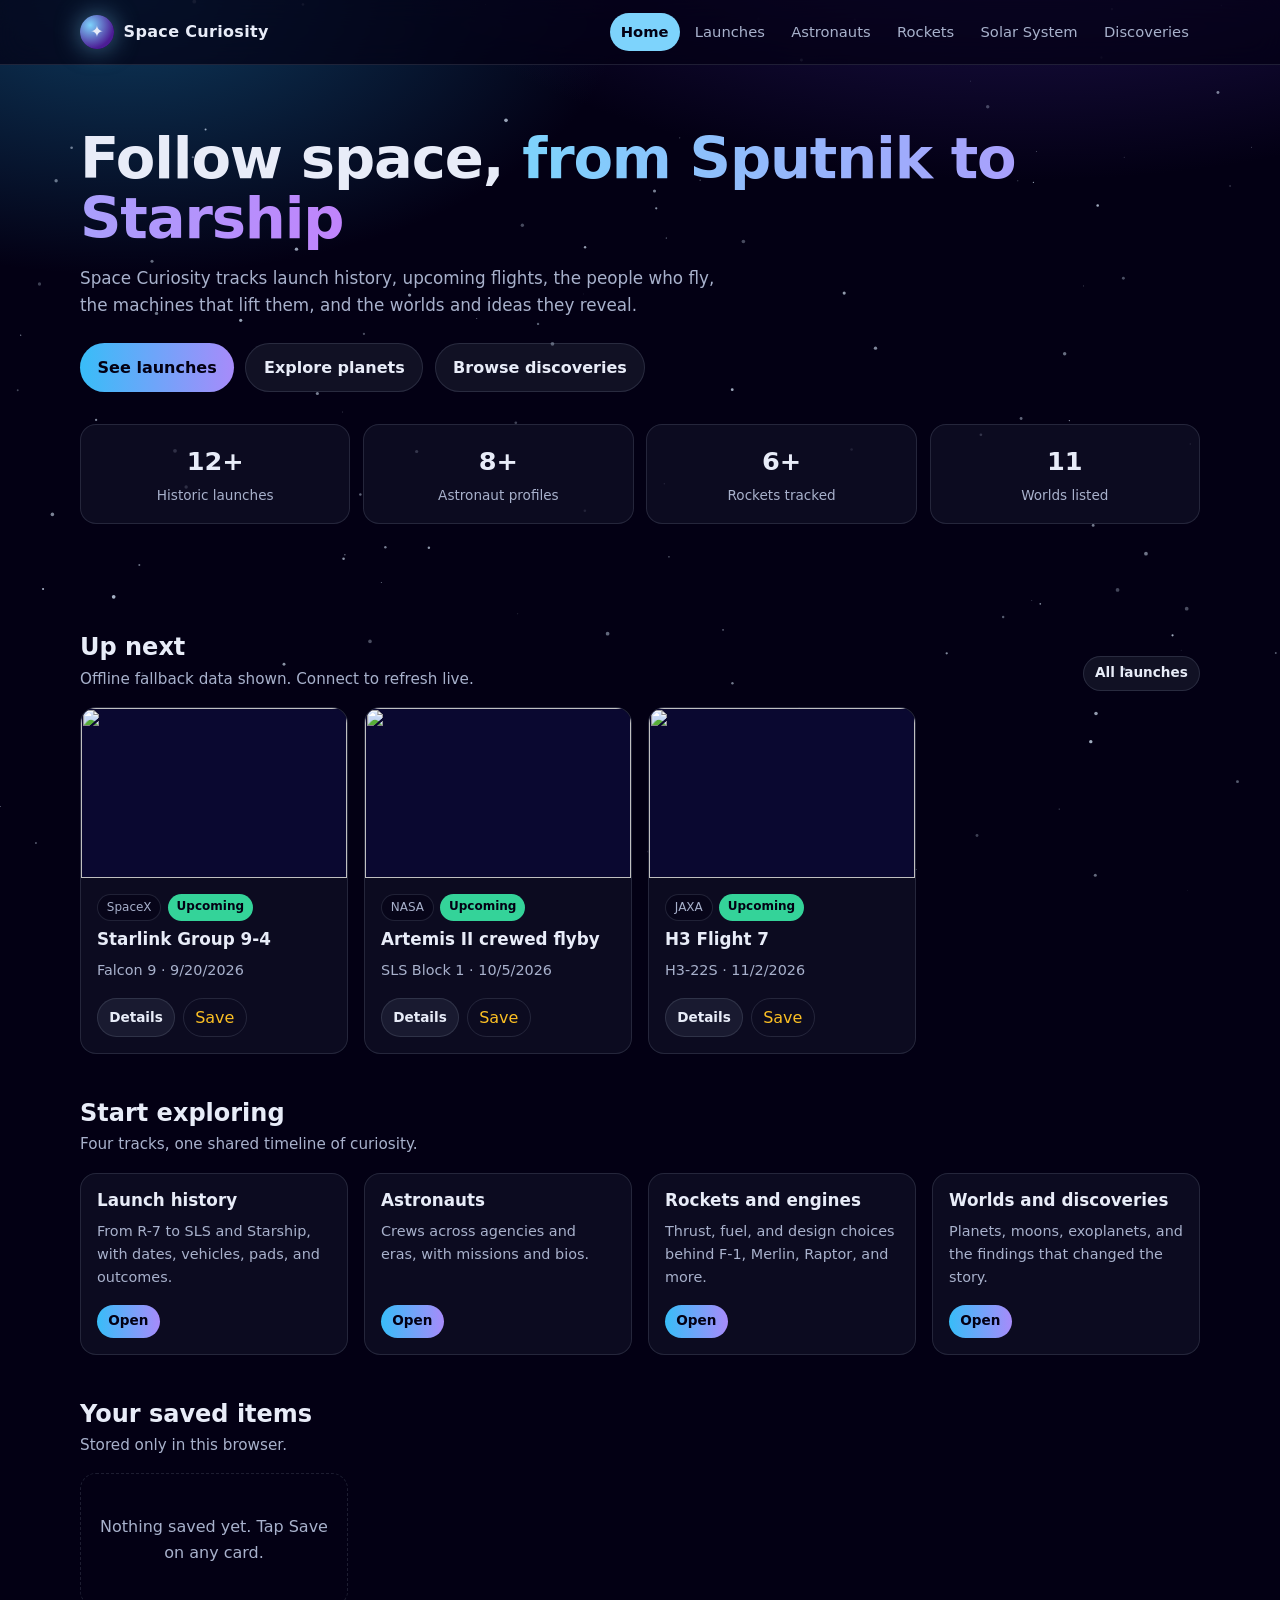
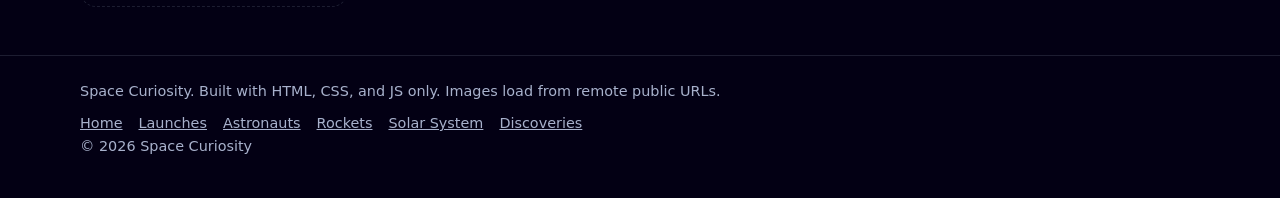
==== index.html @ c1f14ccf "Build Space Curiosity static portal Initial project scaffold for Space Curiosity, a static multi-pag" ====
<!doctype html>
<html lang="en">
<head>
  <meta charset="utf-8">
  <meta name="viewport" content="width=device-width, initial-scale=1">
  <title>Space Curiosity — Explore Space History and Future</title>
  <meta name="description" content="Space Curiosity covers launch history, upcoming launches, astronauts, rockets, solar system, and discoveries.">
  <link rel="stylesheet" href="css/reset.css">
  <link rel="stylesheet" href="css/tokens.css">
  <link rel="stylesheet" href="css/styles.css">
  <link rel="icon" href="assets/icons.svg" type="image/svg+xml">
</head>
<body>
  <canvas id="stars" aria-hidden="true"></canvas>
  <a class="skip" href="#main">Skip to content</a>
  <header class="site-header">
    <div class="wrap nav">
      <a class="brand" href="index.html"><span class="brand-mark" aria-hidden="true">✦</span> Space Curiosity</a>
      <button class="menu-btn" aria-expanded="false" aria-controls="navlinks">Menu</button>
      <nav class="nav-links" id="navlinks" aria-label="Primary">
        <a href="index.html">Home</a>
        <a href="launches.html">Launches</a>
        <a href="astronauts.html">Astronauts</a>
        <a href="rockets.html">Rockets</a>
        <a href="solar-system.html">Solar System</a>
        <a href="discoveries.html">Discoveries</a>
      </nav>
    </div>
  </header>

  <main id="main" class="wrap">
    <section class="hero">
      <h1>Follow space, <span>from Sputnik to Starship</span></h1>
      <p class="lead">Space Curiosity tracks launch history, upcoming flights, the people who fly, the machines that lift them, and the worlds and ideas they reveal.</p>
      <div class="hero-actions">
        <a class="btn btn-primary" href="launches.html">See launches</a>
        <a class="btn" href="solar-system.html">Explore planets</a>
        <a class="btn" href="discoveries.html">Browse discoveries</a>
      </div>
      <div class="stats" id="home-stats" aria-label="Site stats"></div>
    </section>

    <section aria-labelledby="next-h">
      <div class="section-head">
        <div><h2 id="next-h">Up next</h2><p id="next-source">Loading live launch data.</p></div>
        <a class="btn btn-small" href="launches.html">All launches</a>
      </div>
      <div class="grid" id="home-next"></div>
    </section>

    <section aria-labelledby="feat-h">
      <div class="section-head">
        <div><h2 id="feat-h">Start exploring</h2><p>Four tracks, one shared timeline of curiosity.</p></div>
      </div>
      <div class="grid">
        <article class="card reveal"><div class="card-body"><h3>Launch history</h3><p class="desc">From R-7 to SLS and Starship, with dates, vehicles, pads, and outcomes.</p><div class="card-actions"><a class="btn btn-small btn-primary" href="launches.html">Open</a></div></div></article>
        <article class="card reveal"><div class="card-body"><h3>Astronauts</h3><p class="desc">Crews across agencies and eras, with missions and bios.</p><div class="card-actions"><a class="btn btn-small btn-primary" href="astronauts.html">Open</a></div></div></article>
        <article class="card reveal"><div class="card-body"><h3>Rockets and engines</h3><p class="desc">Thrust, fuel, and design choices behind F-1, Merlin, Raptor, and more.</p><div class="card-actions"><a class="btn btn-small btn-primary" href="rockets.html">Open</a></div></div></article>
        <article class="card reveal"><div class="card-body"><h3>Worlds and discoveries</h3><p class="desc">Planets, moons, exoplanets, and the findings that changed the story.</p><div class="card-actions"><a class="btn btn-small btn-primary" href="solar-system.html">Open</a></div></div></article>
      </div>
    </section>

    <section aria-labelledby="fav-h">
      <div class="section-head">
        <div><h2 id="fav-h">Your saved items</h2><p>Stored only in this browser.</p></div>
      </div>
      <div id="home-favs" class="grid"></div>
    </section>
  </main>

  <footer class="site-footer">
    <div class="wrap">
      <div>Space Curiosity. Built with HTML, CSS, and JS only. Images load from remote public URLs.</div>
      <nav aria-label="Footer"><a href="index.html">Home</a><a href="launches.html">Launches</a><a href="astronauts.html">Astronauts</a><a href="rockets.html">Rockets</a><a href="solar-system.html">Solar System</a><a href="discoveries.html">Discoveries</a></nav>
      <div>© <span id="year"></span> Space Curiosity</div>
    </div>
  </footer>

  <script type="module">
    import { initChrome } from "./js/main.js";
    import { initStarfield } from "./js/starfield.js";
    import { getUpcomingLaunches } from "./js/api.js";
    import { loadJSON, observeReveals, bindFavorites, favButton, esc } from "./js/ui.js";
    import { getFavorites } from "./js/store.js";

    initChrome();
    initStarfield();

    const [history, astronauts, rockets, planets] = await Promise.all([
      loadJSON("data/launches-history.json"),
      loadJSON("data/astronauts.json"),
      loadJSON("data/rockets.json"),
      loadJSON("data/planets.json")
    ]);

    document.getElementById("home-stats").innerHTML = `
      <div class="stat"><b>${history.launches.length}+</b><span>Historic launches</span></div>
      <div class="stat"><b>${astronauts.astronauts.length}+</b><span>Astronaut profiles</span></div>
      <div class="stat"><b>${rockets.rockets.length}+</b><span>Rockets tracked</span></div>
      <div class="stat"><b>${planets.bodies.length}</b><span>Worlds listed</span></div>`;

    const { launches, source } = await getUpcomingLaunches();
    document.getElementById("next-source").textContent =
      source === "live" ? "Live data, updated just now." : "Offline fallback data shown. Connect to refresh live.";
    document.getElementById("home-next").innerHTML = launches.slice(0, 3).map((l) => `
      <article class="card reveal visible">
        ${l.image ? `<img src="${esc(l.image)}" alt="" loading="lazy">` : ""}
        <div class="card-body">
          <div class="meta"><span class="tag">${esc(l.provider ?? "")}</span><span class="tag-live tag">Upcoming</span></div>
          <h3>${esc(l.name)}</h3>
          <p class="desc">${esc(l.vehicle ?? "")} · ${l.date ? new Date(l.date).toLocaleDateString() : "Date TBD"}</p>
          <div class="card-actions"><a class="btn btn-small" href="launches.html">Details</a>${favButton(l.id)}</div>
        </div>
      </article>`).join("") || `<div class="empty">No upcoming launches found.</div>`;

    const favs = getFavorites();
    const all = [
      ...history.launches.map((x) => ({ id: x.id, name: x.name, kind: "Launch" })),
      ...astronauts.astronauts.map((x) => ({ id: x.id, name: x.name, kind: "Astronaut" })),
      ...rockets.rockets.map((x) => ({ id: x.id, name: x.name, kind: "Rocket" })),
      ...planets.bodies.map((x) => ({ id: x.id, name: x.name, kind: "World" }))
    ].filter((x) => favs.has(x.id));
    document.getElementById("home-favs").innerHTML = all.length
      ? all.map((x) => `<article class="card"><div class="card-body"><div class="meta"><span class="tag">${esc(x.kind)}</span></div><h3>${esc(x.name)}</h3><div class="card-actions">${favButton(x.id)}</div></div></article>`).join("")
      : `<div class="empty">Nothing saved yet. Tap Save on any card.</div>`;

    bindFavorites(document);
    observeReveals(document);
  </script>
</body>
</html>
---- css/tokens.css ----
:root {
  --bg: #030014;
  --bg-soft: #0b0621;
  --surface: rgb(17 16 38 / 0.72);
  --surface-solid: #12102b;
  --border: rgb(148 163 184 / 0.18);
  --text: #e8ecf8;
  --muted: #a8b1cc;
  --accent: #7dd3fc;
  --accent-2: #c084fc;
  --gold: #fbbf24;
  --good: #34d399;
  --warn: #fbbf24;
  --radius: 16px;
  --font: "Segoe UI", system-ui, -apple-system, Roboto, "Helvetica Neue", Arial, sans-serif;
  --max: 1120px;
  --shadow: 0 20px 60px rgb(0 0 0 / 0.45);
}
---- css/styles.css ----
body {
  font-family: var(--font);
  background: radial-gradient(1200px 600px at 80% -10%, #2b1b69 0%, transparent 60%),
    radial-gradient(900px 500px at 10% 0%, #0e3a5d 0%, transparent 55%),
    var(--bg);
  color: var(--text);
}

#stars {
  position: fixed;
  inset: 0;
  width: 100%;
  height: 100%;
  z-index: -1;
  opacity: 0.9;
}

.skip { position: absolute; left: -999px; top: 0; background: var(--accent); color: #030014; padding: .6rem 1rem; z-index: 99; border-radius: 0 0 12px 0; }
.skip:focus { left: 0; }

.wrap { width: min(var(--max), calc(100% - 2.5rem)); margin-inline: auto; }

.site-header {
  position: sticky; top: 0; z-index: 20;
  backdrop-filter: blur(14px);
  background: rgb(3 0 20 / 0.72);
  border-bottom: 1px solid var(--border);
}
.nav { display: flex; align-items: center; gap: 1rem; padding: .8rem 0; }
.brand { display: flex; align-items: center; gap: .6rem; font-weight: 800; letter-spacing: .02em; text-decoration: none; }
.brand-mark { width: 34px; height: 34px; display: grid; place-items: center; border-radius: 50%;
  background: radial-gradient(circle at 30% 30%, #7dd3fc, #4c1d95 70%); box-shadow: 0 0 24px rgb(125 211 252 / .5); }
.nav-links { display: flex; flex-wrap: wrap; gap: .25rem; margin-left: auto; }
.nav-links a { text-decoration: none; color: var(--muted); padding: .45rem .7rem; border-radius: 999px; font-size: .92rem; }
.nav-links a:hover { color: var(--text); background: rgb(148 163 184 / .12); }
.nav-links a[aria-current="page"] { color: #030014; background: var(--accent); font-weight: 700; }
.menu-btn { display: none; margin-left: auto; background: transparent; border: 1px solid var(--border); color: var(--text); border-radius: 10px; padding: .4rem .7rem; }

.hero { padding: 4rem 0 2rem; text-align: left; }
.hero h1 { font-size: clamp(2.2rem, 5vw, 3.6rem); line-height: 1.05; letter-spacing: -0.02em; }
.hero h1 span { background: linear-gradient(90deg, var(--accent), var(--accent-2)); -webkit-background-clip: text; background-clip: text; color: transparent; }
.lead { color: var(--muted); max-width: 62ch; margin-top: 1rem; font-size: 1.05rem; }
.hero-actions { display: flex; flex-wrap: wrap; gap: .7rem; margin-top: 1.5rem; }

.btn { display: inline-flex; align-items: center; gap: .5rem; border-radius: 999px; padding: .65rem 1.1rem;
  border: 1px solid var(--border); background: rgb(148 163 184 / .1); color: var(--text); text-decoration: none; font-weight: 600; }
.btn:hover { border-color: var(--accent); }
.btn-primary { background: linear-gradient(90deg, #38bdf8, #a78bfa); color: #030014; border: 0; }
.btn-small { padding: .35rem .7rem; font-size: .85rem; }

.stats { display: grid; grid-template-columns: repeat(4, 1fr); gap: .8rem; margin: 2rem 0; }
.stat { background: var(--surface); border: 1px solid var(--border); border-radius: var(--radius); padding: 1rem; text-align: center; }
.stat b { display: block; font-size: 1.6rem; }
.stat span { color: var(--muted); font-size: .85rem; }

.section-head { display: flex; align-items: end; justify-content: space-between; gap: 1rem; margin: 2.5rem 0 1rem; }
.section-head h2 { font-size: 1.5rem; }
.section-head p { color: var(--muted); font-size: .95rem; }

.grid { display: grid; grid-template-columns: repeat(auto-fill, minmax(260px, 1fr)); gap: 1rem; }
.card { background: var(--surface); border: 1px solid var(--border); border-radius: var(--radius); overflow: hidden;
  backdrop-filter: blur(10px); transition: transform .2s ease, border-color .2s ease; display: flex; flex-direction: column; }
.card:hover { transform: translateY(-3px); border-color: rgb(125 211 252 / .5); }
.card img { width: 100%; height: 170px; object-fit: cover; background: #0a0830; }
.card-body { padding: 1rem; display: flex; flex-direction: column; gap: .5rem; flex: 1; }
.card-body h3 { font-size: 1.05rem; line-height: 1.3; }
.meta { display: flex; flex-wrap: wrap; gap: .4rem; }
.tag { font-size: .75rem; padding: .2rem .55rem; border-radius: 999px; border: 1px solid var(--border); color: var(--muted); background: rgb(3 0 20 / .5); }
.tag-live { color: #030014; background: var(--good); border: 0; font-weight: 700; }
.card p.desc { color: var(--muted); font-size: .9rem; flex: 1; }
.card-actions { display: flex; gap: .5rem; margin-top: .5rem; }
.fav-btn { border: 1px solid var(--border); background: transparent; color: var(--gold); border-radius: 999px; padding: .35rem .7rem; }
.fav-btn[aria-pressed="true"] { background: rgb(251 191 36 / .18); border-color: var(--gold); }

.toolbar { display: flex; flex-wrap: wrap; gap: .6rem; margin: 1rem 0 1.2rem; background: var(--surface);
  border: 1px solid var(--border); padding: .8rem; border-radius: var(--radius); }
.toolbar input[type="search"], .toolbar select {
  background: #0a0830; border: 1px solid var(--border); color: var(--text);
  border-radius: 10px; padding: .55rem .7rem; min-width: 160px;
}
.toolbar input[type="search"] { flex: 1; min-width: 200px; }
.result-count { color: var(--muted); font-size: .9rem; margin: .2rem 0 1rem; }

.timeline { position: relative; display: grid; gap: 1rem; margin: 1rem 0 2rem; }
.timeline::before { content: ""; position: absolute; left: 11px; top: 6px; bottom: 6px; width: 2px;
  background: linear-gradient(var(--accent), var(--accent-2)); opacity: .5; }
.t-item { position: relative; margin-left: 2.2rem; background: var(--surface); border: 1px solid var(--border);
  border-radius: var(--radius); padding: 1rem; }
.t-item::before { content: ""; position: absolute; left: -2.2rem; top: 1.1rem; margin-left: 5px;
  width: 14px; height: 14px; border-radius: 50%; background: var(--accent); box-shadow: 0 0 12px var(--accent); }
.t-item time { color: var(--accent); font-weight: 700; font-size: .85rem; }
.t-item h3 { margin: .2rem 0 .4rem; }
.t-item p { color: var(--muted); font-size: .92rem; }

.reveal { opacity: 0; transform: translateY(14px); transition: opacity .5s ease, transform .5s ease; }
.reveal.visible { opacity: 1; transform: none; }

dialog { border: 1px solid var(--border); background: var(--surface-solid); color: var(--text);
  border-radius: 18px; padding: 0; width: min(640px, calc(100vw - 2rem)); box-shadow: var(--shadow); }
dialog::backdrop { background: rgb(0 0 0 / .65); backdrop-filter: blur(4px); }
.dialog-body { padding: 1.4rem; }
.dialog-body img { width: 100%; height: 260px; object-fit: cover; border-radius: 12px; margin-bottom: 1rem; }
.dialog-body h3 { font-size: 1.4rem; margin-bottom: .4rem; }
.dialog-body .meta { margin-bottom: .8rem; }
.dialog-body p { color: var(--muted); }
.dialog-close { position: sticky; top: 0; margin-left: auto; display: block; }

.notice { border: 1px solid var(--border); background: rgb(52 211 153 / .1); border-radius: 12px; padding: .7rem 1rem; margin: 1rem 0; font-size: .9rem; }
.notice.warn { background: rgb(251 191 36 / .12); }

.empty { text-align: center; color: var(--muted); padding: 2.5rem 1rem; border: 1px dashed var(--border); border-radius: var(--radius); }

.site-footer { margin-top: 3rem; border-top: 1px solid var(--border); padding: 1.5rem 0 2.5rem; color: var(--muted); font-size: .9rem; }
.site-footer nav { display: flex; flex-wrap: wrap; gap: 1rem; margin-top: .6rem; }
.site-footer a { color: var(--muted); }
.spec-table { width: 100%; border-collapse: collapse; font-size: .9rem; margin-top: .6rem; }
.spec-table th, .spec-table td { text-align: left; padding: .5rem .6rem; border-bottom: 1px solid var(--border); }
.spec-table th { color: var(--muted); font-weight: 600; }

@media (max-width: 760px) {
  .stats { grid-template-columns: repeat(2, 1fr); }
  .menu-btn { display: inline-block; }
  .nav-links { display: none; width: 100%; flex-direction: column; }
  .nav-links.open { display: flex; }
  .nav { flex-wrap: wrap; }
}
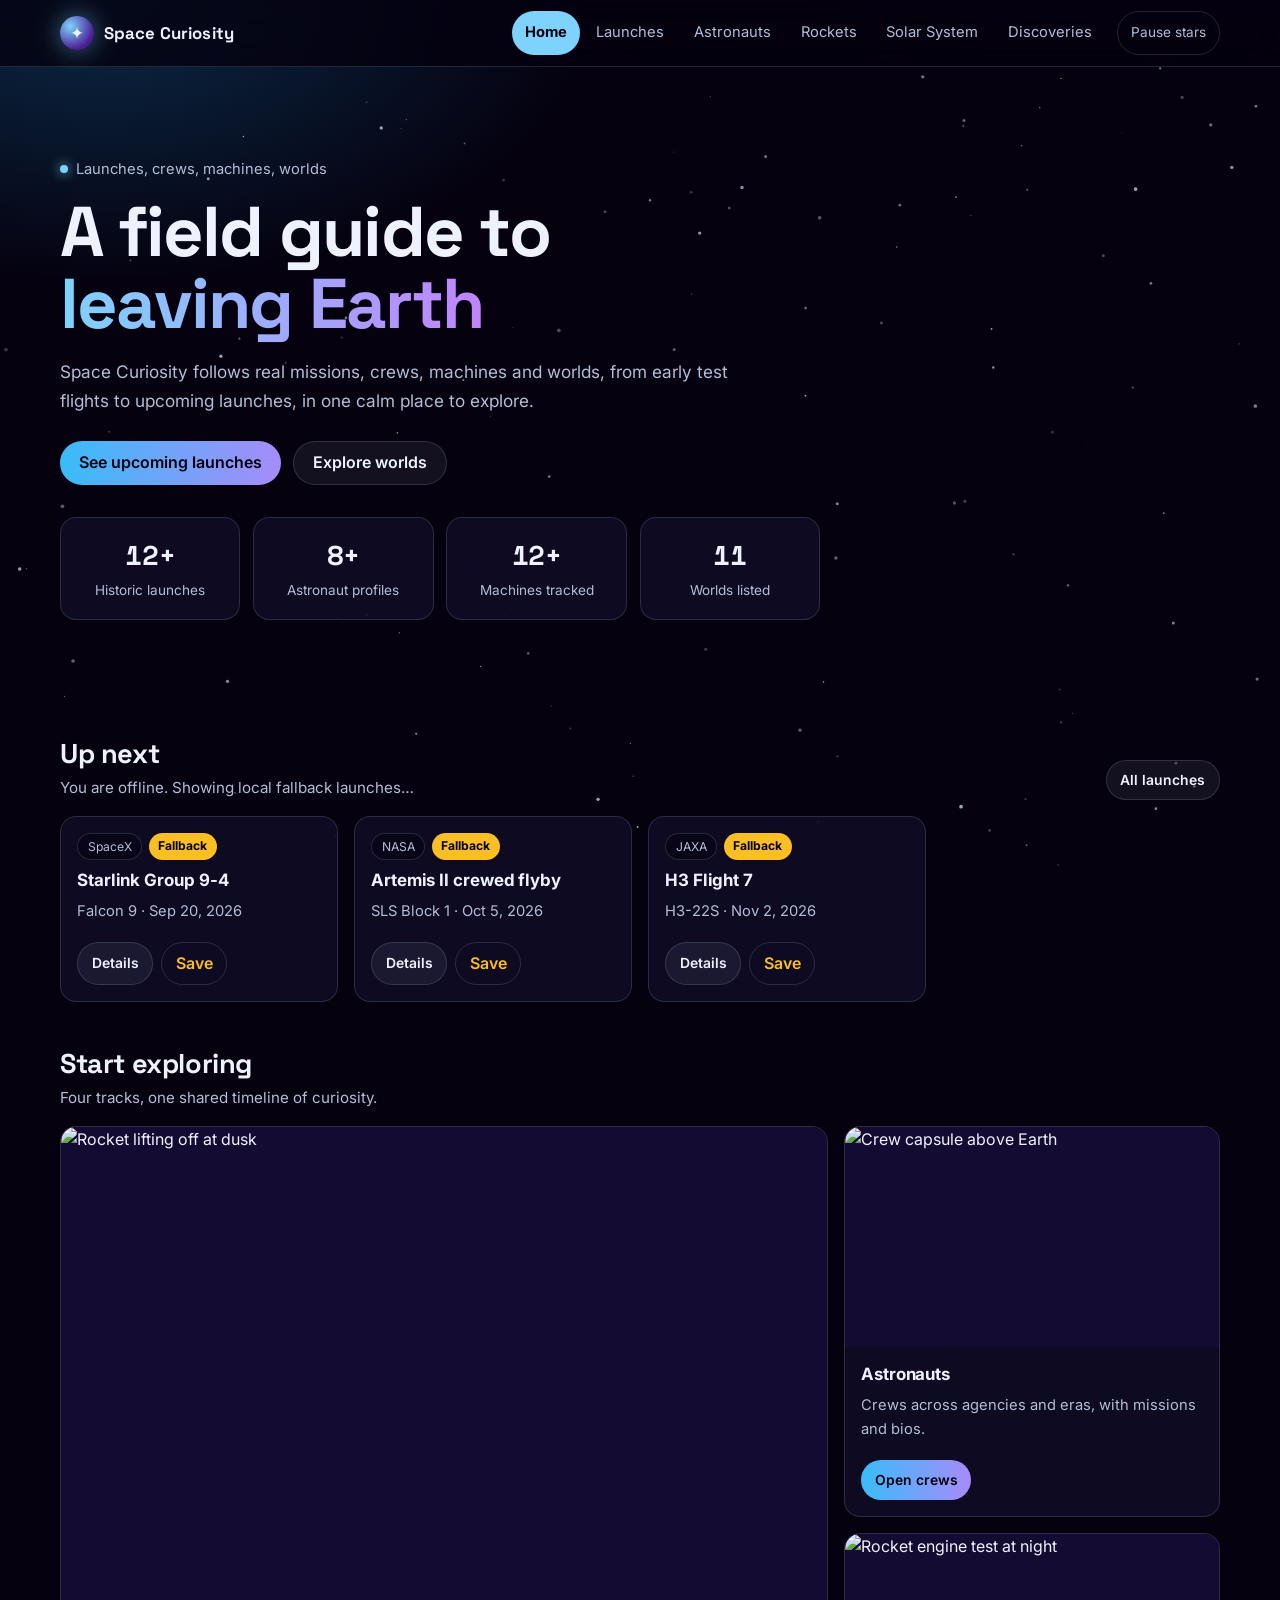
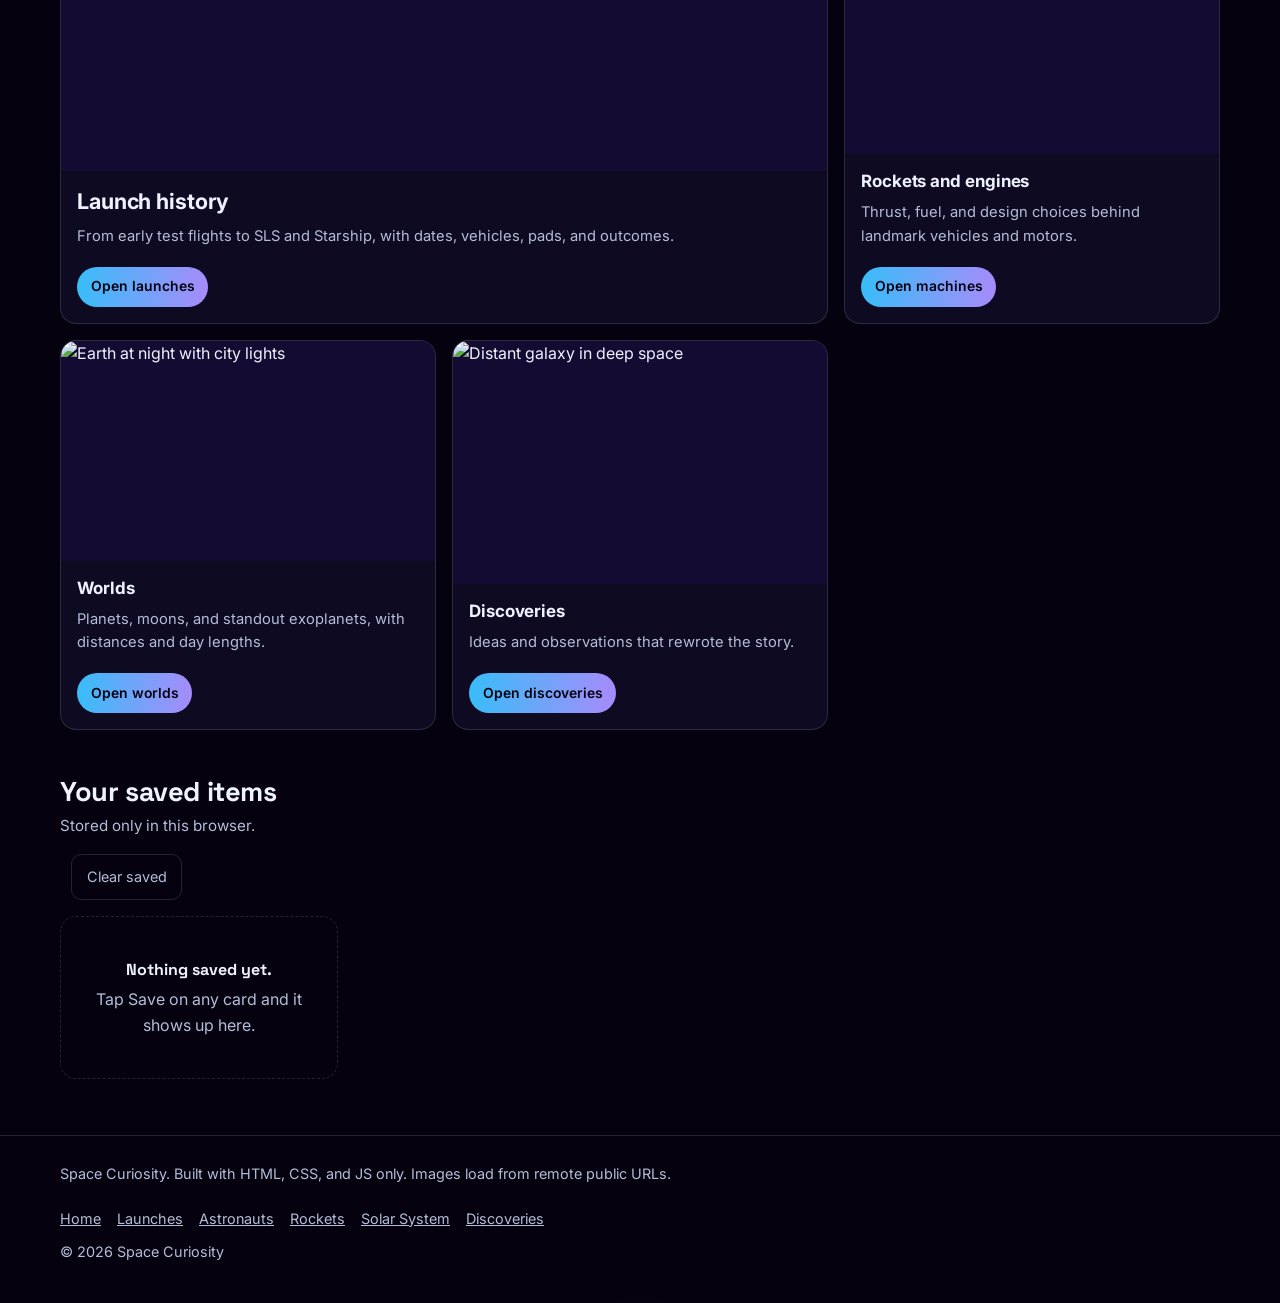
==== commit 970ef5cf: "Polish UI, accessibility, filters, and assets Large UI overhaul: refresh styles/tokens/reset for a c" ====
--- a/index.html
+++ b/index.html
@@ -5,6 +5,11 @@
   <meta name="viewport" content="width=device-width, initial-scale=1">
   <title>Space Curiosity — Explore Space History and Future</title>
   <meta name="description" content="Space Curiosity covers launch history, upcoming launches, astronauts, rockets, solar system, and discoveries.">
+  <meta name="theme-color" content="#05010f">
+  <link rel="preconnect" href="https://fonts.googleapis.com">
+  <link rel="preconnect" href="https://fonts.gstatic.com" crossorigin>
+  <link rel="preconnect" href="https://images.unsplash.com">
+  <link href="https://fonts.googleapis.com/css2?family=Inter:wght@400;500;600;700&family=Space+Grotesk:wght@500;600;700&display=swap" rel="stylesheet">
   <link rel="stylesheet" href="css/reset.css">
   <link rel="stylesheet" href="css/tokens.css">
   <link rel="stylesheet" href="css/styles.css">
@@ -25,24 +30,25 @@
         <a href="solar-system.html">Solar System</a>
         <a href="discoveries.html">Discoveries</a>
       </nav>
+      <button class="stars-toggle" id="stars-toggle" aria-pressed="true">Pause stars</button>
     </div>
   </header>
 
   <main id="main" class="wrap">
-    <section class="hero">
-      <h1>Follow space, <span>from Sputnik to Starship</span></h1>
-      <p class="lead">Space Curiosity tracks launch history, upcoming flights, the people who fly, the machines that lift them, and the worlds and ideas they reveal.</p>
+    <section class="hero hero-cinematic">
+      <p class="kicker">Launches, crews, machines, worlds</p>
+      <h1>A field guide to <span>leaving Earth</span></h1>
+      <p class="lead">Space Curiosity follows real missions, crews, machines and worlds, from early test flights to upcoming launches, in one calm place to explore.</p>
       <div class="hero-actions">
-        <a class="btn btn-primary" href="launches.html">See launches</a>
-        <a class="btn" href="solar-system.html">Explore planets</a>
-        <a class="btn" href="discoveries.html">Browse discoveries</a>
+        <a class="btn btn-primary" href="launches.html">See upcoming launches</a>
+        <a class="btn" href="solar-system.html">Explore worlds</a>
       </div>
       <div class="stats" id="home-stats" aria-label="Site stats"></div>
     </section>
 
     <section aria-labelledby="next-h">
       <div class="section-head">
-        <div><h2 id="next-h">Up next</h2><p id="next-source">Loading live launch data.</p></div>
+        <div><h2 id="next-h">Up next</h2><p id="next-source" role="status">Loading live launch data…</p></div>
         <a class="btn btn-small" href="launches.html">All launches</a>
       </div>
       <div class="grid" id="home-next"></div>
@@ -52,11 +58,12 @@
       <div class="section-head">
         <div><h2 id="feat-h">Start exploring</h2><p>Four tracks, one shared timeline of curiosity.</p></div>
       </div>
-      <div class="grid">
-        <article class="card reveal"><div class="card-body"><h3>Launch history</h3><p class="desc">From R-7 to SLS and Starship, with dates, vehicles, pads, and outcomes.</p><div class="card-actions"><a class="btn btn-small btn-primary" href="launches.html">Open</a></div></div></article>
-        <article class="card reveal"><div class="card-body"><h3>Astronauts</h3><p class="desc">Crews across agencies and eras, with missions and bios.</p><div class="card-actions"><a class="btn btn-small btn-primary" href="astronauts.html">Open</a></div></div></article>
-        <article class="card reveal"><div class="card-body"><h3>Rockets and engines</h3><p class="desc">Thrust, fuel, and design choices behind F-1, Merlin, Raptor, and more.</p><div class="card-actions"><a class="btn btn-small btn-primary" href="rockets.html">Open</a></div></div></article>
-        <article class="card reveal"><div class="card-body"><h3>Worlds and discoveries</h3><p class="desc">Planets, moons, exoplanets, and the findings that changed the story.</p><div class="card-actions"><a class="btn btn-small btn-primary" href="solar-system.html">Open</a></div></div></article>
+      <div class="bento">
+        <article class="card reveal bento-large"><img src="https://images.unsplash.com/photo-1517976487492-5750f3195933?w=800&q=60&auto=format&fit=crop" alt="Rocket lifting off at dusk" loading="lazy" decoding="async" width="800" height="450"><div class="card-body"><h3>Launch history</h3><p class="desc">From early test flights to SLS and Starship, with dates, vehicles, pads, and outcomes.</p><div class="card-actions"><a class="btn btn-small btn-primary" href="launches.html">Open launches</a></div></div></article>
+        <article class="card reveal"><img src="https://images.unsplash.com/photo-1446776811953-b23d57bd21aa?w=800&q=60&auto=format&fit=crop" alt="Crew capsule above Earth" loading="lazy" decoding="async" width="800" height="450"><div class="card-body"><h3>Astronauts</h3><p class="desc">Crews across agencies and eras, with missions and bios.</p><div class="card-actions"><a class="btn btn-small btn-primary" href="astronauts.html">Open crews</a></div></div></article>
+        <article class="card reveal"><img src="https://images.unsplash.com/photo-1516849841032-87cbac4d88f7?w=800&q=60&auto=format&fit=crop" alt="Rocket engine test at night" loading="lazy" decoding="async" width="800" height="450"><div class="card-body"><h3>Rockets and engines</h3><p class="desc">Thrust, fuel, and design choices behind landmark vehicles and motors.</p><div class="card-actions"><a class="btn btn-small btn-primary" href="rockets.html">Open machines</a></div></div></article>
+        <article class="card reveal"><img src="https://images.unsplash.com/photo-1451187580459-43490279c429?w=800&q=60&auto=format&fit=crop" alt="Earth at night with city lights" loading="lazy" decoding="async" width="800" height="450"><div class="card-body"><h3>Worlds</h3><p class="desc">Planets, moons, and standout exoplanets, with distances and day lengths.</p><div class="card-actions"><a class="btn btn-small btn-primary" href="solar-system.html">Open worlds</a></div></div></article>
+        <article class="card reveal"><img src="https://images.unsplash.com/photo-1462331940025-496dfbfc7564?w=800&q=60&auto=format&fit=crop" alt="Distant galaxy in deep space" loading="lazy" decoding="async" width="800" height="450"><div class="card-body"><h3>Discoveries</h3><p class="desc">Ideas and observations that rewrote the story.</p><div class="card-actions"><a class="btn btn-small btn-primary" href="discoveries.html">Open discoveries</a></div></div></article>
       </div>
     </section>
 
@@ -64,6 +71,7 @@
       <div class="section-head">
         <div><h2 id="fav-h">Your saved items</h2><p>Stored only in this browser.</p></div>
       </div>
+      <div class="saved-bar"><span id="fav-count" role="status"></span><button class="toolbar-clear" id="fav-clear" type="button">Clear saved</button></div>
       <div id="home-favs" class="grid"></div>
     </section>
   </main>
@@ -80,49 +88,81 @@
     import { initChrome } from "./js/main.js";
     import { initStarfield } from "./js/starfield.js";
     import { getUpcomingLaunches } from "./js/api.js";
-    import { loadJSON, observeReveals, bindFavorites, favButton, esc } from "./js/ui.js";
-    import { getFavorites } from "./js/store.js";
+    import { loadJSON, observeReveals, bindFavorites, favButton, openDialog, esc, imgFallback } from "./js/ui.js";
+    import { getFavorites, clearFavorites } from "./js/store.js";
 
     initChrome();
     initStarfield();
 
-    const [history, astronauts, rockets, planets] = await Promise.all([
+    const dateFmt = new Intl.DateTimeFormat(undefined, { dateStyle: "medium" });
+    const fmtDate = (d) => {
+      if (!d) return "Date TBD";
+      const t = new Date(d);
+      return Number.isNaN(t.getTime()) ? "Date TBD" : dateFmt.format(t);
+    };
+
+    const [history, astronauts, rockets, planets, engines, discoveries] = await Promise.all([
       loadJSON("data/launches-history.json"),
       loadJSON("data/astronauts.json"),
       loadJSON("data/rockets.json"),
-      loadJSON("data/planets.json")
+      loadJSON("data/planets.json"),
+      loadJSON("data/engines.json"),
+      loadJSON("data/discoveries.json")
     ]);
 
     document.getElementById("home-stats").innerHTML = `
       <div class="stat"><b>${history.launches.length}+</b><span>Historic launches</span></div>
       <div class="stat"><b>${astronauts.astronauts.length}+</b><span>Astronaut profiles</span></div>
-      <div class="stat"><b>${rockets.rockets.length}+</b><span>Rockets tracked</span></div>
+      <div class="stat"><b>${rockets.rockets.length + engines.engines.length}+</b><span>Machines tracked</span></div>
       <div class="stat"><b>${planets.bodies.length}</b><span>Worlds listed</span></div>`;
 
     const { launches, source } = await getUpcomingLaunches();
-    document.getElementById("next-source").textContent =
-      source === "live" ? "Live data, updated just now." : "Offline fallback data shown. Connect to refresh live.";
-    document.getElementById("home-next").innerHTML = launches.slice(0, 3).map((l) => `
+    const sourceEl = document.getElementById("next-source");
+    if (source === "live") sourceEl.textContent = "Live data, updated just now.";
+    else if (source === "cache") sourceEl.textContent = "Live feed paused. Showing your last cached launches…";
+    else sourceEl.textContent = "You are offline. Showing local fallback launches…";
+    const upcomingEl = document.getElementById("home-next");
+    upcomingEl.innerHTML = launches.slice(0, 3).map((l) => `
       <article class="card reveal visible">
-        ${l.image ? `<img src="${esc(l.image)}" alt="" loading="lazy">` : ""}
+        ${l.image ? `<img src="${esc(l.image)}" alt="" loading="lazy" decoding="async" width="800" height="450" onerror="this.remove()">` : ""}
         <div class="card-body">
-          <div class="meta"><span class="tag">${esc(l.provider ?? "")}</span><span class="tag-live tag">Upcoming</span></div>
+          <div class="meta"><span class="tag">${esc(l.provider ?? "")}</span><span class="${source === "live" ? "tag-live" : "tag-cache"} tag">${source === "live" ? "Live" : source === "cache" ? "Cached" : "Fallback"}</span></div>
           <h3>${esc(l.name)}</h3>
-          <p class="desc">${esc(l.vehicle ?? "")} · ${l.date ? new Date(l.date).toLocaleDateString() : "Date TBD"}</p>
-          <div class="card-actions"><a class="btn btn-small" href="launches.html">Details</a>${favButton(l.id)}</div>
+          <p class="desc">${esc(l.vehicle ?? "")} · ${esc(fmtDate(l.date))}</p>
+          <div class="card-actions"><button class="btn btn-small" data-up="${esc(l.id)}" type="button">Details</button>${favButton(l.id)}</div>
         </div>
-      </article>`).join("") || `<div class="empty">No upcoming launches found.</div>`;
+      </article>`).join("") || `<div class="empty"><strong>No upcoming launches found.</strong>Check the full list for history.</div>`;
+    upcomingEl.addEventListener("click", (e) => {
+      const b = e.target.closest("[data-up]");
+      if (!b) return;
+      const l = launches.find((x) => x.id === b.getAttribute("data-up"));
+      if (l) openDialog(`<div class="meta"><span class="tag">${esc(l.provider ?? "")}</span><span class="tag">${esc(l.vehicle ?? "")}</span></div><h3>${esc(l.name)}</h3><p>${esc(l.details ?? "")} Pad: ${esc(l.pad ?? "Unknown")}. Date: ${esc(fmtDate(l.date))}.</p>`);
+    });
 
-    const favs = getFavorites();
-    const all = [
-      ...history.launches.map((x) => ({ id: x.id, name: x.name, kind: "Launch" })),
-      ...astronauts.astronauts.map((x) => ({ id: x.id, name: x.name, kind: "Astronaut" })),
-      ...rockets.rockets.map((x) => ({ id: x.id, name: x.name, kind: "Rocket" })),
-      ...planets.bodies.map((x) => ({ id: x.id, name: x.name, kind: "World" }))
-    ].filter((x) => favs.has(x.id));
-    document.getElementById("home-favs").innerHTML = all.length
-      ? all.map((x) => `<article class="card"><div class="card-body"><div class="meta"><span class="tag">${esc(x.kind)}</span></div><h3>${esc(x.name)}</h3><div class="card-actions">${favButton(x.id)}</div></div></article>`).join("")
-      : `<div class="empty">Nothing saved yet. Tap Save on any card.</div>`;
+    function renderFavs() {
+      const favs = getFavorites();
+      const all = [
+        ...history.launches.map((x) => ({ id: x.id, name: x.name, kind: "Launch", href: "launches.html" })),
+        ...launches.map((x) => ({ id: x.id, name: x.name, kind: "Upcoming", href: "launches.html" })),
+        ...astronauts.astronauts.map((x) => ({ id: x.id, name: x.name, kind: "Astronaut", href: "astronauts.html" })),
+        ...rockets.rockets.map((x) => ({ id: x.id, name: x.name, kind: "Rocket", href: "rockets.html" })),
+        ...engines.engines.map((x) => ({ id: x.id, name: x.name, kind: "Engine", href: "rockets.html" })),
+        ...planets.bodies.map((x) => ({ id: x.id, name: x.name, kind: "World", href: "solar-system.html" })),
+        ...discoveries.discoveries.map((x) => ({ id: x.id, name: x.title, kind: "Discovery", href: "discoveries.html" }))
+      ].filter((x) => favs.has(x.id));
+      document.getElementById("fav-count").textContent = all.length ? `${all.length} saved` : "";
+      document.getElementById("home-favs").innerHTML = all.length
+        ? all.map((x) => `<article class="card"><div class="card-body"><div class="meta"><span class="tag">${esc(x.kind)}</span></div><h3>${esc(x.name)}</h3><div class="card-actions"><a class="btn btn-small" href="${esc(x.href)}">Open</a>${favButton(x.id)}</div></div></article>`).join("")
+        : `<div class="empty"><strong>Nothing saved yet.</strong>Tap Save on any card and it shows up here.</div>`;
+      bindFavorites(document);
+    }
+    document.getElementById("fav-clear").addEventListener("click", () => {
+      clearFavorites();
+      renderFavs();
+    });
+    document.addEventListener("favorites-changed", renderFavs);
+    renderFavs();
+    imgFallback(document);
 
     bindFavorites(document);
     observeReveals(document);
--- a/css/tokens.css
+++ b/css/tokens.css
@@ -1,18 +1,48 @@
 :root {
-  --bg: #030014;
-  --bg-soft: #0b0621;
-  --surface: rgb(17 16 38 / 0.72);
-  --surface-solid: #12102b;
-  --border: rgb(148 163 184 / 0.18);
-  --text: #e8ecf8;
-  --muted: #a8b1cc;
+  color-scheme: dark;
+
+  /* Cinematic deep space, dark only */
+  --void: #05010f;
+  --nebula: #140b33;
+  --glass: rgb(20 16 45 / 0.68);
+  --glass-solid: #141131;
+  --border: rgb(148 163 184 / 0.22);
+  --border-strong: rgb(125 211 252 / 0.5);
+  --text: #eef2ff;
+  --muted: #b3bdd8;
   --accent: #7dd3fc;
   --accent-2: #c084fc;
   --gold: #fbbf24;
   --good: #34d399;
-  --warn: #fbbf24;
+  --danger: #f87171;
+
+  /* Legacy aliases, kept so old rules keep working during rollout */
+  --bg: var(--void);
+  --bg-soft: var(--nebula);
+  --surface: var(--glass);
+  --surface-solid: var(--glass-solid);
+  --warn: var(--gold);
+
   --radius: 16px;
-  --font: "Segoe UI", system-ui, -apple-system, Roboto, "Helvetica Neue", Arial, sans-serif;
-  --max: 1120px;
-  --shadow: 0 20px 60px rgb(0 0 0 / 0.45);
+  --radius-sm: 10px;
+  --radius-lg: 20px;
+
+  --font-display: "Space Grotesk", "Segoe UI", system-ui, -apple-system, Roboto, Arial, sans-serif;
+  --font-body: "Inter", "Segoe UI", system-ui, -apple-system, Roboto, "Helvetica Neue", Arial, sans-serif;
+  --font: var(--font-body);
+
+  --max: 1160px;
+  --shadow: 0 24px 70px rgb(0 0 0 / 0.55);
+
+  --space-1: 0.4rem;
+  --space-2: 0.7rem;
+  --space-3: 1rem;
+  --space-4: 1.5rem;
+  --space-5: 2.5rem;
+
+  --motion-fast: 160ms;
+  --motion-base: 260ms;
+  --motion-slow: 560ms;
+
+  --focus: var(--accent);
 }
--- a/css/styles.css
+++ b/css/styles.css
@@ -1,8 +1,10 @@
 body {
-  font-family: var(--font);
-  background: radial-gradient(1200px 600px at 80% -10%, #2b1b69 0%, transparent 60%),
-    radial-gradient(900px 500px at 10% 0%, #0e3a5d 0%, transparent 55%),
-    var(--bg);
+  font-family: var(--font-body);
+  background:
+    radial-gradient(1100px 550px at 85% -10%, rgb(76 29 149 / 0.55) 0%, transparent 60%),
+    radial-gradient(900px 520px at 8% 0%, rgb(14 58 93 / 0.7) 0%, transparent 55%),
+    radial-gradient(700px 500px at 50% 110%, rgb(192 132 252 / 0.12) 0%, transparent 60%),
+    var(--void);
   color: var(--text);
 }
 
@@ -12,115 +14,190 @@
   width: 100%;
   height: 100%;
   z-index: -1;
-  opacity: 0.9;
-}
-
-.skip { position: absolute; left: -999px; top: 0; background: var(--accent); color: #030014; padding: .6rem 1rem; z-index: 99; border-radius: 0 0 12px 0; }
+  opacity: 0.85;
+}
+
+.skip { position: absolute; left: -999px; top: 0; background: var(--accent); color: #05010f; padding: 0.7rem 1.1rem; z-index: 99; border-radius: 0 0 12px 0; font-weight: 700; }
 .skip:focus { left: 0; }
 
 .wrap { width: min(var(--max), calc(100% - 2.5rem)); margin-inline: auto; }
 
+/* Header */
 .site-header {
   position: sticky; top: 0; z-index: 20;
-  backdrop-filter: blur(14px);
-  background: rgb(3 0 20 / 0.72);
+  backdrop-filter: blur(16px);
+  -webkit-backdrop-filter: blur(16px);
+  background: rgb(5 1 15 / 0.78);
   border-bottom: 1px solid var(--border);
-}
-.nav { display: flex; align-items: center; gap: 1rem; padding: .8rem 0; }
-.brand { display: flex; align-items: center; gap: .6rem; font-weight: 800; letter-spacing: .02em; text-decoration: none; }
-.brand-mark { width: 34px; height: 34px; display: grid; place-items: center; border-radius: 50%;
-  background: radial-gradient(circle at 30% 30%, #7dd3fc, #4c1d95 70%); box-shadow: 0 0 24px rgb(125 211 252 / .5); }
-.nav-links { display: flex; flex-wrap: wrap; gap: .25rem; margin-left: auto; }
-.nav-links a { text-decoration: none; color: var(--muted); padding: .45rem .7rem; border-radius: 999px; font-size: .92rem; }
-.nav-links a:hover { color: var(--text); background: rgb(148 163 184 / .12); }
-.nav-links a[aria-current="page"] { color: #030014; background: var(--accent); font-weight: 700; }
-.menu-btn { display: none; margin-left: auto; background: transparent; border: 1px solid var(--border); color: var(--text); border-radius: 10px; padding: .4rem .7rem; }
-
-.hero { padding: 4rem 0 2rem; text-align: left; }
-.hero h1 { font-size: clamp(2.2rem, 5vw, 3.6rem); line-height: 1.05; letter-spacing: -0.02em; }
-.hero h1 span { background: linear-gradient(90deg, var(--accent), var(--accent-2)); -webkit-background-clip: text; background-clip: text; color: transparent; }
-.lead { color: var(--muted); max-width: 62ch; margin-top: 1rem; font-size: 1.05rem; }
-.hero-actions { display: flex; flex-wrap: wrap; gap: .7rem; margin-top: 1.5rem; }
-
-.btn { display: inline-flex; align-items: center; gap: .5rem; border-radius: 999px; padding: .65rem 1.1rem;
-  border: 1px solid var(--border); background: rgb(148 163 184 / .1); color: var(--text); text-decoration: none; font-weight: 600; }
-.btn:hover { border-color: var(--accent); }
-.btn-primary { background: linear-gradient(90deg, #38bdf8, #a78bfa); color: #030014; border: 0; }
-.btn-small { padding: .35rem .7rem; font-size: .85rem; }
-
-.stats { display: grid; grid-template-columns: repeat(4, 1fr); gap: .8rem; margin: 2rem 0; }
-.stat { background: var(--surface); border: 1px solid var(--border); border-radius: var(--radius); padding: 1rem; text-align: center; }
-.stat b { display: block; font-size: 1.6rem; }
-.stat span { color: var(--muted); font-size: .85rem; }
-
+  padding-left: env(safe-area-inset-left);
+  padding-right: env(safe-area-inset-right);
+}
+.nav { display: flex; align-items: center; gap: 0.8rem; padding: 0.7rem 0; }
+.brand { display: flex; align-items: center; gap: 0.6rem; font-family: var(--font-display); font-weight: 700; letter-spacing: 0.01em; text-decoration: none; font-size: 1.05rem; min-height: 44px; }
+.brand-mark { width: 34px; height: 34px; display: grid; place-items: center; border-radius: 50%; flex: none;
+  background: radial-gradient(circle at 30% 30%, #7dd3fc, #4c1d95 70%); box-shadow: 0 0 24px rgb(125 211 252 / 0.5); }
+.nav-links { display: flex; flex-wrap: wrap; gap: 0.25rem; margin-left: auto; align-items: center; }
+.nav-links a { text-decoration: none; color: var(--muted); padding: 0.6rem 0.8rem; border-radius: 999px; font-size: 0.92rem; min-height: 44px; display: inline-flex; align-items: center; }
+.nav-links a:hover { color: var(--text); background: rgb(148 163 184 / 0.14); }
+.nav-links a[aria-current="page"] { color: #05010f; background: var(--accent); font-weight: 700; }
+.menu-btn { display: none; margin-left: auto; background: transparent; border: 1px solid var(--border); color: var(--text); border-radius: var(--radius-sm); padding: 0.6rem 0.9rem; min-height: 44px; }
+.stars-toggle { background: transparent; border: 1px solid var(--border); color: var(--muted); border-radius: 999px; padding: 0.5rem 0.8rem; font-size: 0.85rem; min-height: 44px; }
+.stars-toggle:hover { color: var(--text); border-color: var(--border-strong); }
+.stars-toggle[aria-pressed="false"] { opacity: 0.7; }
+
+/* Hero, cinematic entry */
+.hero { padding: 4.5rem 0 2rem; text-align: left; max-width: 76ch; }
+.hero-cinematic { padding-top: 5.5rem; padding-bottom: 2.5rem; }
+.kicker { display: inline-flex; align-items: center; gap: 0.5rem; color: var(--muted); font-size: 0.92rem; margin-bottom: 1rem; }
+.kicker::before { content: ""; width: 8px; height: 8px; border-radius: 50%; background: var(--accent); box-shadow: 0 0 12px var(--accent); flex: none; }
+.hero h1 { font-family: var(--font-display); font-size: clamp(2.6rem, 6vw, 4.4rem); line-height: 1.02; letter-spacing: -0.025em; text-wrap: balance; }
+.hero h1 span { background: linear-gradient(92deg, var(--accent), var(--accent-2)); -webkit-background-clip: text; background-clip: text; color: transparent; }
+.lead { color: var(--muted); max-width: 62ch; margin-top: 1.1rem; font-size: 1.08rem; line-height: 1.65; }
+.hero-actions { display: flex; flex-wrap: wrap; gap: 0.7rem; margin-top: 1.6rem; }
+
+/* Buttons */
+.btn { display: inline-flex; align-items: center; justify-content: center; gap: 0.5rem; border-radius: 999px; padding: 0.7rem 1.2rem; min-height: 44px;
+  border: 1px solid var(--border); background: rgb(148 163 184 / 0.1); color: var(--text); text-decoration: none; font-weight: 600; line-height: 1.2; }
+.btn:hover { border-color: var(--border-strong); background: rgb(148 163 184 / 0.16); }
+.btn:active { transform: translateY(1px); }
+.btn-primary { background: linear-gradient(92deg, #38bdf8, #a78bfa); color: #05010f; border: 0; }
+.btn-primary:hover { filter: brightness(1.06); background: linear-gradient(92deg, #38bdf8, #a78bfa); }
+.btn-small { padding: 0.5rem 0.85rem; font-size: 0.87rem; min-height: 40px; }
+.btn-ghost { background: transparent; }
+
+/* Stats */
+.stats { display: grid; grid-template-columns: repeat(4, 1fr); gap: 0.8rem; margin: 2rem 0; }
+.stat { background: var(--glass); border: 1px solid var(--border); border-radius: var(--radius); padding: 1rem; text-align: center; backdrop-filter: blur(10px); -webkit-backdrop-filter: blur(10px); }
+.stat b { display: block; font-family: var(--font-display); font-size: 1.7rem; font-variant-numeric: tabular-nums; letter-spacing: -0.01em; }
+.stat span { color: var(--muted); font-size: 0.85rem; }
+
+/* Section heads */
 .section-head { display: flex; align-items: end; justify-content: space-between; gap: 1rem; margin: 2.5rem 0 1rem; }
-.section-head h2 { font-size: 1.5rem; }
-.section-head p { color: var(--muted); font-size: .95rem; }
-
-.grid { display: grid; grid-template-columns: repeat(auto-fill, minmax(260px, 1fr)); gap: 1rem; }
-.card { background: var(--surface); border: 1px solid var(--border); border-radius: var(--radius); overflow: hidden;
-  backdrop-filter: blur(10px); transition: transform .2s ease, border-color .2s ease; display: flex; flex-direction: column; }
-.card:hover { transform: translateY(-3px); border-color: rgb(125 211 252 / .5); }
-.card img { width: 100%; height: 170px; object-fit: cover; background: #0a0830; }
-.card-body { padding: 1rem; display: flex; flex-direction: column; gap: .5rem; flex: 1; }
-.card-body h3 { font-size: 1.05rem; line-height: 1.3; }
-.meta { display: flex; flex-wrap: wrap; gap: .4rem; }
-.tag { font-size: .75rem; padding: .2rem .55rem; border-radius: 999px; border: 1px solid var(--border); color: var(--muted); background: rgb(3 0 20 / .5); }
-.tag-live { color: #030014; background: var(--good); border: 0; font-weight: 700; }
-.card p.desc { color: var(--muted); font-size: .9rem; flex: 1; }
-.card-actions { display: flex; gap: .5rem; margin-top: .5rem; }
-.fav-btn { border: 1px solid var(--border); background: transparent; color: var(--gold); border-radius: 999px; padding: .35rem .7rem; }
-.fav-btn[aria-pressed="true"] { background: rgb(251 191 36 / .18); border-color: var(--gold); }
-
-.toolbar { display: flex; flex-wrap: wrap; gap: .6rem; margin: 1rem 0 1.2rem; background: var(--surface);
-  border: 1px solid var(--border); padding: .8rem; border-radius: var(--radius); }
+.section-head h2 { font-family: var(--font-display); font-size: clamp(1.4rem, 2.4vw, 1.7rem); letter-spacing: -0.015em; text-wrap: balance; }
+.section-head p { color: var(--muted); font-size: 0.95rem; }
+
+/* Bento feature grid, home only */
+.bento { display: grid; grid-template-columns: repeat(3, 1fr); gap: 1rem; }
+.bento-large { grid-column: span 2; grid-row: span 2; }
+.bento .card img { height: 100%; min-height: 220px; }
+.bento-large .card-body h3 { font-size: 1.35rem; }
+
+/* Cards */
+.grid { display: grid; grid-template-columns: repeat(auto-fill, minmax(270px, 1fr)); gap: 1rem; }
+.card { background: var(--glass); border: 1px solid var(--border); border-radius: var(--radius); overflow: hidden;
+  backdrop-filter: blur(10px); -webkit-backdrop-filter: blur(10px);
+  transition: transform var(--motion-base) ease, border-color var(--motion-base) ease, box-shadow var(--motion-base) ease;
+  display: flex; flex-direction: column; min-width: 0; }
+.card:hover { transform: translateY(-4px); border-color: var(--border-strong); box-shadow: 0 16px 44px rgb(0 0 0 / 0.4); }
+.card:focus-within { border-color: var(--border-strong); }
+.card img { width: 100%; aspect-ratio: 16 / 9; height: auto; object-fit: cover; background: var(--nebula); }
+.card-body { padding: 1rem; display: flex; flex-direction: column; gap: 0.55rem; flex: 1; min-width: 0; }
+.card-body h3 { font-size: 1.06rem; line-height: 1.32; letter-spacing: -0.005em; }
+.meta { display: flex; flex-wrap: wrap; gap: 0.4rem; }
+.tag { font-size: 0.76rem; padding: 0.25rem 0.6rem; border-radius: 999px; border: 1px solid var(--border); color: var(--muted); background: rgb(5 1 15 / 0.5); line-height: 1.4; }
+.tag-live { color: #05010f; background: var(--good); border: 0; font-weight: 700; }
+.tag-cache { color: #05010f; background: var(--gold); border: 0; font-weight: 700; }
+.card p.desc { color: var(--muted); font-size: 0.92rem; flex: 1; display: -webkit-box; -webkit-line-clamp: 3; -webkit-box-orient: vertical; overflow: hidden; }
+.card-actions { display: flex; flex-wrap: wrap; gap: 0.5rem; margin-top: 0.6rem; }
+.fav-btn { border: 1px solid var(--border); background: transparent; color: var(--gold); border-radius: 999px; padding: 0.5rem 0.85rem; min-height: 40px; font-weight: 600; }
+.fav-btn:hover { border-color: var(--gold); }
+.fav-btn[aria-pressed="true"] { background: rgb(251 191 36 / 0.18); border-color: var(--gold); }
+
+/* Toolbar, unified */
+.toolbar { display: flex; flex-wrap: wrap; gap: 0.7rem; align-items: end; margin: 1rem 0 1.2rem; background: var(--glass);
+  border: 1px solid var(--border); padding: 0.9rem; border-radius: var(--radius); backdrop-filter: blur(10px); -webkit-backdrop-filter: blur(10px); }
+.toolbar-field { display: flex; flex-direction: column; gap: 0.35rem; min-width: 160px; }
+.toolbar-field-grow { flex: 1; min-width: 200px; }
+.toolbar label { font-size: 0.82rem; color: var(--muted); font-weight: 600; }
 .toolbar input[type="search"], .toolbar select {
   background: #0a0830; border: 1px solid var(--border); color: var(--text);
-  border-radius: 10px; padding: .55rem .7rem; min-width: 160px;
-}
-.toolbar input[type="search"] { flex: 1; min-width: 200px; }
-.result-count { color: var(--muted); font-size: .9rem; margin: .2rem 0 1rem; }
-
+  border-radius: var(--radius-sm); padding: 0.65rem 0.8rem; min-height: 44px; width: 100%;
+}
+.toolbar input[type="search"]::placeholder { color: rgb(179 189 216 / 0.7); }
+.toolbar input[type="search"]:focus, .toolbar select:focus { border-color: var(--border-strong); outline: none; box-shadow: 0 0 0 2px rgb(125 211 252 / 0.25); }
+.toolbar-clear { background: transparent; border: 1px solid var(--border); color: var(--muted); border-radius: var(--radius-sm); padding: 0.65rem 0.9rem; min-height: 44px; }
+.toolbar-clear:hover { color: var(--text); border-color: var(--border-strong); }
+.result-count { color: var(--muted); font-size: 0.9rem; margin: 0.2rem 0 1rem; font-variant-numeric: tabular-nums; }
+
+/* Timeline */
 .timeline { position: relative; display: grid; gap: 1rem; margin: 1rem 0 2rem; }
 .timeline::before { content: ""; position: absolute; left: 11px; top: 6px; bottom: 6px; width: 2px;
-  background: linear-gradient(var(--accent), var(--accent-2)); opacity: .5; }
-.t-item { position: relative; margin-left: 2.2rem; background: var(--surface); border: 1px solid var(--border);
-  border-radius: var(--radius); padding: 1rem; }
-.t-item::before { content: ""; position: absolute; left: -2.2rem; top: 1.1rem; margin-left: 5px;
+  background: linear-gradient(var(--accent), var(--accent-2)); opacity: 0.55; }
+.t-item { position: relative; margin-left: 2.2rem; background: var(--glass); border: 1px solid var(--border);
+  border-radius: var(--radius); padding: 1rem; backdrop-filter: blur(10px); -webkit-backdrop-filter: blur(10px);
+  transition: border-color var(--motion-base) ease, transform var(--motion-base) ease; }
+.t-item:hover { border-color: var(--border-strong); }
+.t-item::before { content: ""; position: absolute; left: -2.2rem; top: 1.2rem; margin-left: 5px;
   width: 14px; height: 14px; border-radius: 50%; background: var(--accent); box-shadow: 0 0 12px var(--accent); }
-.t-item time { color: var(--accent); font-weight: 700; font-size: .85rem; }
-.t-item h3 { margin: .2rem 0 .4rem; }
-.t-item p { color: var(--muted); font-size: .92rem; }
-
-.reveal { opacity: 0; transform: translateY(14px); transition: opacity .5s ease, transform .5s ease; }
+.t-item time { color: var(--accent); font-weight: 700; font-size: 0.85rem; font-variant-numeric: tabular-nums; }
+.t-item h3 { margin: 0.25rem 0 0.4rem; font-size: 1.05rem; }
+.t-item p { color: var(--muted); font-size: 0.93rem; }
+
+/* Reveal, lively but compositor friendly */
+.reveal { opacity: 0; transform: translateY(18px) scale(0.99); transition: opacity var(--motion-slow) ease, transform var(--motion-slow) ease; }
 .reveal.visible { opacity: 1; transform: none; }
-
-dialog { border: 1px solid var(--border); background: var(--surface-solid); color: var(--text);
-  border-radius: 18px; padding: 0; width: min(640px, calc(100vw - 2rem)); box-shadow: var(--shadow); }
-dialog::backdrop { background: rgb(0 0 0 / .65); backdrop-filter: blur(4px); }
+.grid .reveal:nth-child(2), .bento .reveal:nth-child(2), .timeline .reveal:nth-child(2) { transition-delay: 60ms; }
+.grid .reveal:nth-child(3), .bento .reveal:nth-child(3), .timeline .reveal:nth-child(3) { transition-delay: 120ms; }
+.grid .reveal:nth-child(4), .bento .reveal:nth-child(4) { transition-delay: 180ms; }
+.grid .reveal:nth-child(5), .bento .reveal:nth-child(5) { transition-delay: 240ms; }
+.grid .reveal:nth-child(n+6), .bento .reveal:nth-child(n+6) { transition-delay: 0ms; }
+
+/* Dialog */
+dialog { border: 1px solid var(--border); background: var(--glass-solid); color: var(--text);
+  border-radius: var(--radius-lg); padding: 0; width: min(640px, calc(100vw - 2rem)); box-shadow: var(--shadow);
+  overscroll-behavior: contain; }
+dialog::backdrop { background: rgb(0 0 0 / 0.68); backdrop-filter: blur(4px); -webkit-backdrop-filter: blur(4px); }
 .dialog-body { padding: 1.4rem; }
-.dialog-body img { width: 100%; height: 260px; object-fit: cover; border-radius: 12px; margin-bottom: 1rem; }
-.dialog-body h3 { font-size: 1.4rem; margin-bottom: .4rem; }
-.dialog-body .meta { margin-bottom: .8rem; }
+.dialog-body img { width: 100%; aspect-ratio: 16 / 9; height: auto; object-fit: cover; border-radius: 12px; margin-bottom: 1rem; background: var(--nebula); }
+.dialog-body h3 { font-family: var(--font-display); font-size: 1.4rem; margin-bottom: 0.4rem; letter-spacing: -0.01em; }
+.dialog-body .meta { margin-bottom: 0.8rem; }
 .dialog-body p { color: var(--muted); }
-.dialog-close { position: sticky; top: 0; margin-left: auto; display: block; }
-
-.notice { border: 1px solid var(--border); background: rgb(52 211 153 / .1); border-radius: 12px; padding: .7rem 1rem; margin: 1rem 0; font-size: .9rem; }
-.notice.warn { background: rgb(251 191 36 / .12); }
+.dialog-top { display: flex; justify-content: flex-end; margin-bottom: 0.6rem; }
+.dialog-close { position: static; margin: 0; }
+
+.notice { border: 1px solid var(--border); background: rgb(52 211 153 / 0.1); border-radius: 12px; padding: 0.75rem 1rem; margin: 1rem 0; font-size: 0.92rem; }
+.notice.warn { background: rgb(251 191 36 / 0.12); border-color: rgb(251 191 36 / 0.35); }
 
 .empty { text-align: center; color: var(--muted); padding: 2.5rem 1rem; border: 1px dashed var(--border); border-radius: var(--radius); }
-
-.site-footer { margin-top: 3rem; border-top: 1px solid var(--border); padding: 1.5rem 0 2.5rem; color: var(--muted); font-size: .9rem; }
-.site-footer nav { display: flex; flex-wrap: wrap; gap: 1rem; margin-top: .6rem; }
-.site-footer a { color: var(--muted); }
-.spec-table { width: 100%; border-collapse: collapse; font-size: .9rem; margin-top: .6rem; }
-.spec-table th, .spec-table td { text-align: left; padding: .5rem .6rem; border-bottom: 1px solid var(--border); }
+.empty strong { display: block; color: var(--text); margin-bottom: 0.3rem; font-family: var(--font-display); }
+
+.site-footer { margin-top: 3.5rem; border-top: 1px solid var(--border); padding: 1.6rem 0 2.5rem; color: var(--muted); font-size: 0.9rem; padding-bottom: calc(2.5rem + env(safe-area-inset-bottom)); }
+.site-footer nav { display: flex; flex-wrap: wrap; gap: 0.4rem 1rem; margin-top: 0.7rem; }
+.site-footer a { color: var(--muted); min-height: 44px; display: inline-flex; align-items: center; }
+.site-footer a:hover { color: var(--text); }
+.spec-table { width: 100%; border-collapse: collapse; font-size: 0.9rem; margin-top: 0.6rem; font-variant-numeric: tabular-nums; }
+.spec-table th, .spec-table td { text-align: left; padding: 0.55rem 0.6rem; border-bottom: 1px solid var(--border); }
 .spec-table th { color: var(--muted); font-weight: 600; }
 
+/* Saved chips */
+.saved-bar { display: flex; align-items: center; flex-wrap: wrap; gap: 0.7rem; margin-bottom: 1rem; color: var(--muted); font-size: 0.9rem; }
+
+@media (max-width: 1024px) {
+  .bento { grid-template-columns: repeat(2, 1fr); }
+  .bento-large { grid-column: span 2; grid-row: auto; }
+}
+
 @media (max-width: 760px) {
+  .hero { padding: 3rem 0 1.5rem; }
+  .hero-cinematic { padding-top: 3.5rem; }
   .stats { grid-template-columns: repeat(2, 1fr); }
-  .menu-btn { display: inline-block; }
-  .nav-links { display: none; width: 100%; flex-direction: column; }
+  .bento { grid-template-columns: 1fr; }
+  .bento-large { grid-column: auto; }
+  .menu-btn { display: inline-flex; align-items: center; }
+  .stars-toggle { display: none; }
+  .nav-links { display: none; width: 100%; flex-direction: column; align-items: stretch; }
   .nav-links.open { display: flex; }
   .nav { flex-wrap: wrap; }
-}
+  .section-head { flex-direction: column; align-items: start; }
+}
+
+@media (prefers-reduced-motion: reduce) {
+  *, *::before, *::after { animation-duration: 0.01ms !important; transition-duration: 0.01ms !important; scroll-behavior: auto !important; }
+  .reveal { opacity: 1; transform: none; }
+}
+
+@media (forced-colors: active) {
+  .hero h1 span { color: CanvasText; background: none; -webkit-background-clip: border-box; background-clip: border-box; }
+  .card, .t-item, .toolbar, .stat { border: 1px solid CanvasText; }
+  .btn-primary { forced-color-adjust: auto; }
+}
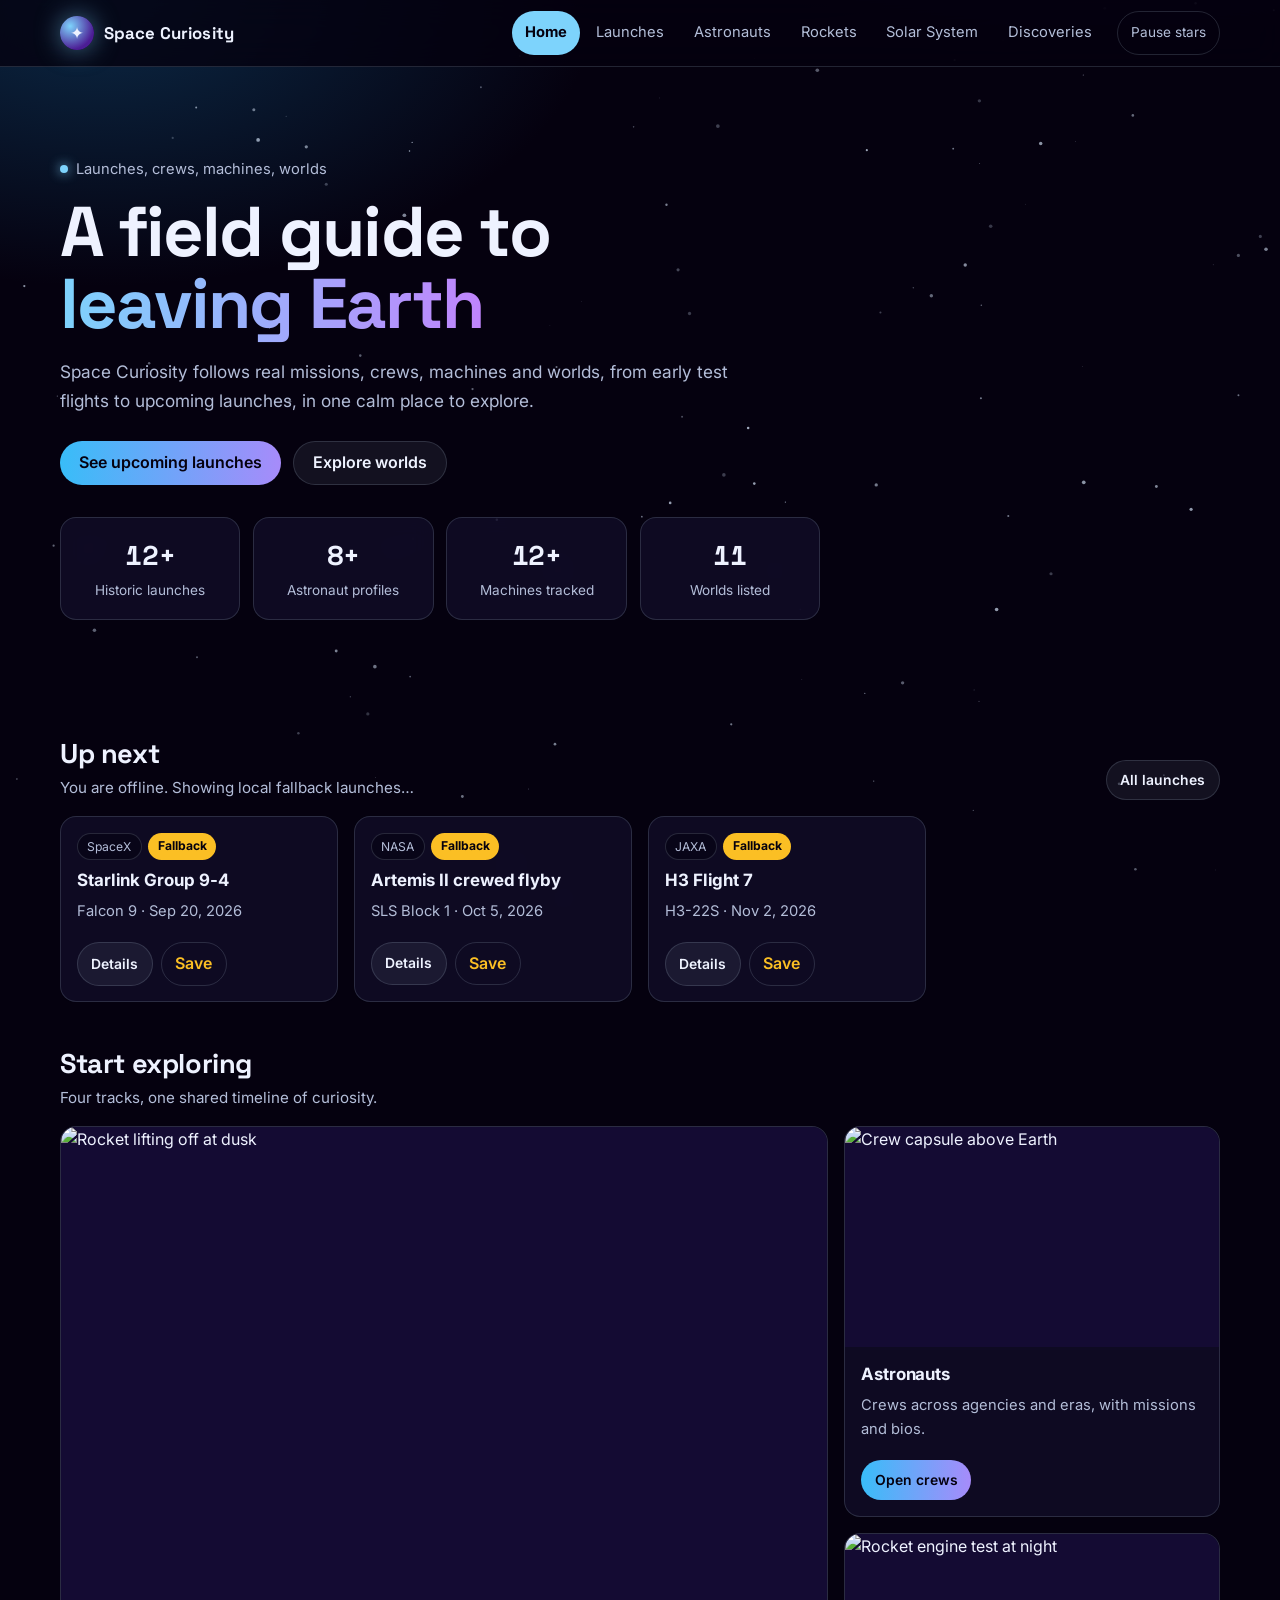
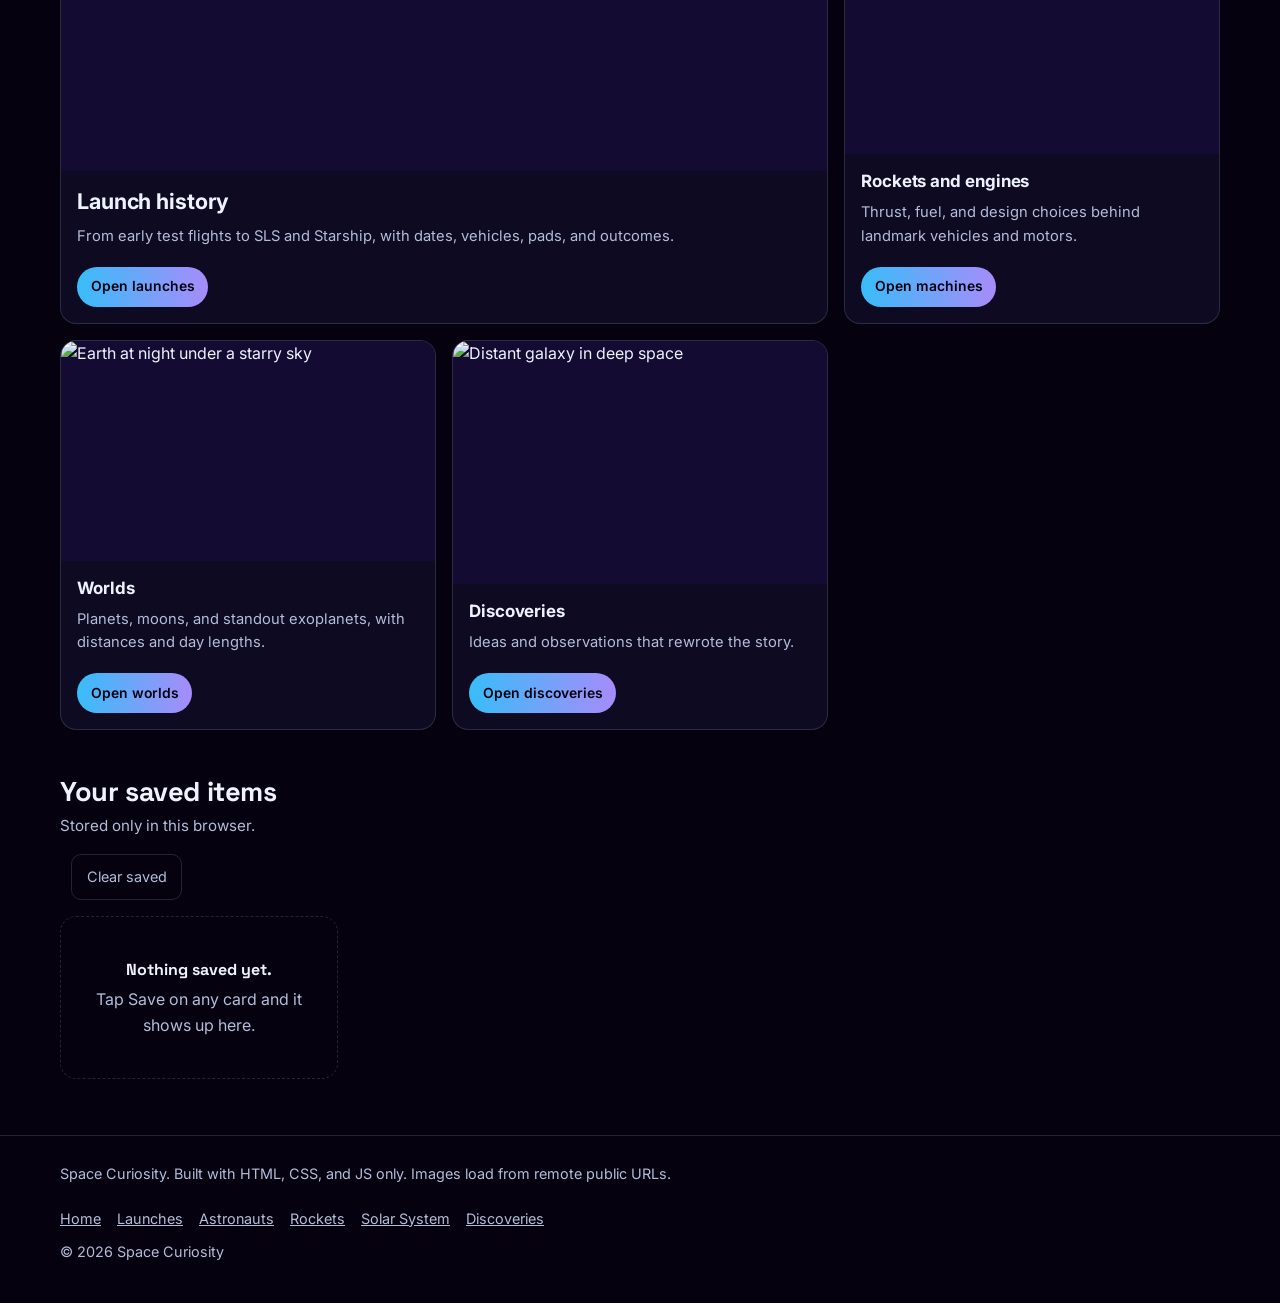
==== commit 48f93308: "Refresh space content and dialog layout This update adds the explicit no-stuck-shell guard to AGENTS" ====
--- a/index.html
+++ b/index.html
@@ -62,7 +62,7 @@
         <article class="card reveal bento-large"><img src="https://images.unsplash.com/photo-1517976487492-5750f3195933?w=800&q=60&auto=format&fit=crop" alt="Rocket lifting off at dusk" loading="lazy" decoding="async" width="800" height="450"><div class="card-body"><h3>Launch history</h3><p class="desc">From early test flights to SLS and Starship, with dates, vehicles, pads, and outcomes.</p><div class="card-actions"><a class="btn btn-small btn-primary" href="launches.html">Open launches</a></div></div></article>
         <article class="card reveal"><img src="https://images.unsplash.com/photo-1446776811953-b23d57bd21aa?w=800&q=60&auto=format&fit=crop" alt="Crew capsule above Earth" loading="lazy" decoding="async" width="800" height="450"><div class="card-body"><h3>Astronauts</h3><p class="desc">Crews across agencies and eras, with missions and bios.</p><div class="card-actions"><a class="btn btn-small btn-primary" href="astronauts.html">Open crews</a></div></div></article>
         <article class="card reveal"><img src="https://images.unsplash.com/photo-1516849841032-87cbac4d88f7?w=800&q=60&auto=format&fit=crop" alt="Rocket engine test at night" loading="lazy" decoding="async" width="800" height="450"><div class="card-body"><h3>Rockets and engines</h3><p class="desc">Thrust, fuel, and design choices behind landmark vehicles and motors.</p><div class="card-actions"><a class="btn btn-small btn-primary" href="rockets.html">Open machines</a></div></div></article>
-        <article class="card reveal"><img src="https://images.unsplash.com/photo-1451187580459-43490279c429?w=800&q=60&auto=format&fit=crop" alt="Earth at night with city lights" loading="lazy" decoding="async" width="800" height="450"><div class="card-body"><h3>Worlds</h3><p class="desc">Planets, moons, and standout exoplanets, with distances and day lengths.</p><div class="card-actions"><a class="btn btn-small btn-primary" href="solar-system.html">Open worlds</a></div></div></article>
+        <article class="card reveal"><img src="https://images.unsplash.com/photo-1465101162946-4377e57745c3?w=800&q=60&auto=format&fit=crop" alt="Earth at night under a starry sky" loading="lazy" decoding="async" width="800" height="450"><div class="card-body"><h3>Worlds</h3><p class="desc">Planets, moons, and standout exoplanets, with distances and day lengths.</p><div class="card-actions"><a class="btn btn-small btn-primary" href="solar-system.html">Open worlds</a></div></div></article>
         <article class="card reveal"><img src="https://images.unsplash.com/photo-1462331940025-496dfbfc7564?w=800&q=60&auto=format&fit=crop" alt="Distant galaxy in deep space" loading="lazy" decoding="async" width="800" height="450"><div class="card-body"><h3>Discoveries</h3><p class="desc">Ideas and observations that rewrote the story.</p><div class="card-actions"><a class="btn btn-small btn-primary" href="discoveries.html">Open discoveries</a></div></div></article>
       </div>
     </section>
--- a/css/tokens.css
+++ b/css/tokens.css
@@ -14,14 +14,6 @@
   --accent-2: #c084fc;
   --gold: #fbbf24;
   --good: #34d399;
-  --danger: #f87171;
-
-  /* Legacy aliases, kept so old rules keep working during rollout */
-  --bg: var(--void);
-  --bg-soft: var(--nebula);
-  --surface: var(--glass);
-  --surface-solid: var(--glass-solid);
-  --warn: var(--gold);
 
   --radius: 16px;
   --radius-sm: 10px;
@@ -29,18 +21,10 @@
 
   --font-display: "Space Grotesk", "Segoe UI", system-ui, -apple-system, Roboto, Arial, sans-serif;
   --font-body: "Inter", "Segoe UI", system-ui, -apple-system, Roboto, "Helvetica Neue", Arial, sans-serif;
-  --font: var(--font-body);
 
   --max: 1160px;
   --shadow: 0 24px 70px rgb(0 0 0 / 0.55);
 
-  --space-1: 0.4rem;
-  --space-2: 0.7rem;
-  --space-3: 1rem;
-  --space-4: 1.5rem;
-  --space-5: 2.5rem;
-
-  --motion-fast: 160ms;
   --motion-base: 260ms;
   --motion-slow: 560ms;
 
--- a/css/styles.css
+++ b/css/styles.css
@@ -63,7 +63,6 @@
 .btn-primary { background: linear-gradient(92deg, #38bdf8, #a78bfa); color: #05010f; border: 0; }
 .btn-primary:hover { filter: brightness(1.06); background: linear-gradient(92deg, #38bdf8, #a78bfa); }
 .btn-small { padding: 0.5rem 0.85rem; font-size: 0.87rem; min-height: 40px; }
-.btn-ghost { background: transparent; }
 
 /* Stats */
 .stats { display: grid; grid-template-columns: repeat(4, 1fr); gap: 0.8rem; margin: 2rem 0; }
@@ -144,7 +143,7 @@
 
 /* Dialog */
 dialog { border: 1px solid var(--border); background: var(--glass-solid); color: var(--text);
-  border-radius: var(--radius-lg); padding: 0; width: min(640px, calc(100vw - 2rem)); box-shadow: var(--shadow);
+  border-radius: var(--radius-lg); padding: 0; margin: auto; width: min(640px, calc(100vw - 2rem)); box-shadow: var(--shadow);
   overscroll-behavior: contain; }
 dialog::backdrop { background: rgb(0 0 0 / 0.68); backdrop-filter: blur(4px); -webkit-backdrop-filter: blur(4px); }
 .dialog-body { padding: 1.4rem; }
